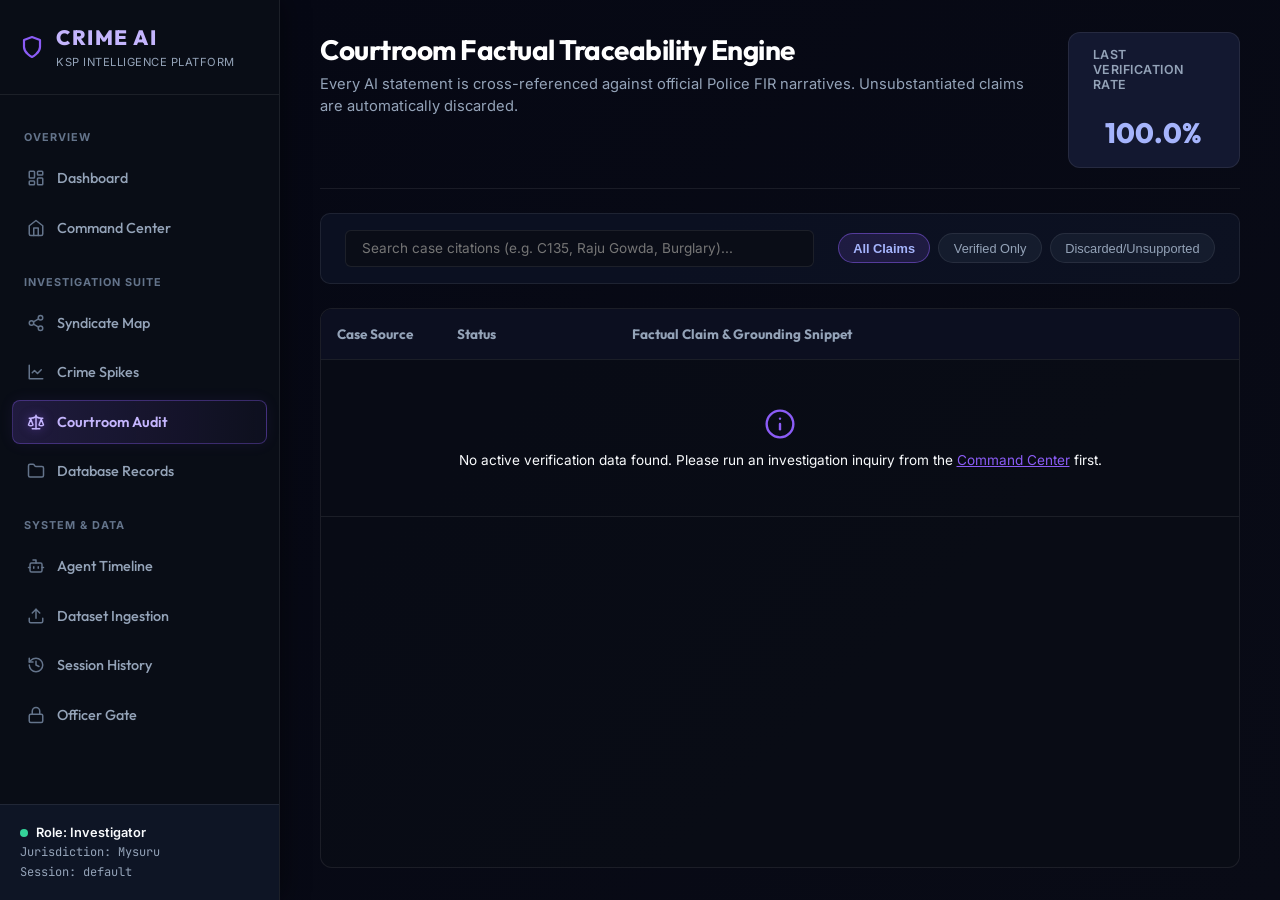
==== frontend/audit.html @ d9f1fe78 "Add project files and gitignore" ====
<!DOCTYPE html>
<html lang="en">
<head>
    <meta charset="UTF-8">
    <meta name="viewport" content="width=device-width, initial-scale=1.0">
    <title>KSP Crime AI — Courtroom Audit & Traceability</title>
    <link rel="preconnect" href="https://fonts.googleapis.com">
    <link rel="preconnect" href="https://fonts.gstatic.com" crossorigin>
    <link href="https://fonts.googleapis.com/css2?family=Inter:wght@300;400;500;600;700&family=JetBrains+Mono:wght@400;500;700&family=Outfit:wght@500;600;700;800&display=swap" rel="stylesheet">
    <link rel="stylesheet" href="style.css?v=20260719_9">
    <link rel="icon" type="image/svg+xml" href="favicon.svg">
</head>
<body>
    <div class="app-container">
        <!-- LEFT SIDEBAR NAVIGATION (Injected by nav.js) -->
        <aside id="sidebar-container" class="sidebar"></aside>

        <!-- Main Full-Screen Audit Page -->
        <main class="main-content">
            <header class="top-header">
                <div>
                    <h2 class="page-title">Courtroom Factual Traceability Engine</h2>
                    <p class="page-subtitle">Every AI statement is cross-referenced against official Police FIR narratives. Unsubstantiated claims are automatically discarded.</p>
                </div>
                <div class="header-stats">
                    <div class="stat-card py-3 px-4">
                        <span class="stat-label">Last Verification Rate</span>
                        <span class="stat-value text-cyan" id="audit-rate-val">100.0%</span>
                    </div>
                </div>
            </header>

            <!-- Filter Bar -->
            <div class="filter-bar">
                <input type="text" id="audit-search" placeholder="Search case citations (e.g. C135, Raju Gowda, Burglary)..." oninput="filterAuditTable()">
                <div class="filter-pills">
                    <button class="pill active" onclick="setAuditFilter('all', this)">All Claims</button>
                    <button class="pill" onclick="setAuditFilter('verified', this)">Verified Only</button>
                    <button class="pill" onclick="setAuditFilter('unsupported', this)">Discarded/Unsupported</button>
                </div>
            </div>

            <!-- Table -->
            <div class="audit-full-table-box">
                <table class="audit-table full-page-table" id="audit-main-table">
                    <thead>
                        <tr>
                            <th width="120">Case Source</th>
                            <th>Status</th>
                            <th>Factual Claim & Grounding Snippet</th>
                        </tr>
                    </thead>
                    <tbody id="audit-tbody">
                        <tr>
                            <td colspan="3" class="text-center" style="padding: 3rem;">
                                <div class="drop-icon flex-center mb-2"><svg width="32" height="32" viewBox="0 0 24 24" fill="none" stroke="var(--accent-cyan)" stroke-width="1.8" stroke-linecap="round" stroke-linejoin="round"><circle cx="12" cy="12" r="10"></circle><polyline points="12 6 12 12 16 14"></polyline></svg></div>
                                <p>Loading latest verification session from AI Core...</p>
                            </td>
                        </tr>
                    </tbody>
                </table>
            </div>
        </main>
    </div>

    <script src="nav.js"></script>
    <script src="script.js?v=20260719_13"></script>
    <script>
        // Load stored audit citations when page opens
        window.addEventListener('DOMContentLoaded', () => {
            loadAuditPageData();
        });
    </script>
</body>
</html>
---- frontend/style.css ----
/* ==========================================================================
   KSP CRIME AI — COMMAND CENTER DESIGN SYSTEM (Vanilla CSS)
   Aesthetics: Deep Obsidian/Cyber-Slate Dark Mode + Glassmorphism + Glows
   ========================================================================== */

:root {
    /* Color Palette - Veloquity Obsidian & Slate-Indigo Suite */
    --bg-primary: #060814;
    --bg-secondary: #090b16;
    --bg-card: #131830;
    --bg-glass: rgba(12, 15, 32, 0.85);
    --border-color: rgba(255, 255, 255, 0.08);
    --border-glow: rgba(139, 92, 246, 0.35);
    
    /* Accents - Veloquity Electric Violet & Royal Indigo */
    --accent-cyan: #8b5cf6;
    --accent-blue: #6366f1;
    --accent-indigo: #818cf8;
    
    /* Text Colors */
    --text-primary: #f8fafc;
    --text-secondary: #94a3b8;
    --text-muted: #64748b;
    
    /* Status Colors - Veloquity Micro-Accents */
    --status-low: #34d399;
    --status-medium: #fbbf24;
    --status-high: #f87171;
    
    /* Typography */
    --font-sans: 'Inter', -apple-system, BlinkMacSystemFont, sans-serif;
    --font-heading: 'Outfit', sans-serif;
    --font-mono: 'JetBrains Mono', monospace;
}

* {
    margin: 0;
    padding: 0;
    box-sizing: border-box;
}

body {
    background: linear-gradient(135deg, var(--bg-primary) 0%, var(--bg-secondary) 100%);
    color: var(--text-primary);
    font-family: var(--font-sans);
    min-height: 100vh;
    overflow-x: hidden;
}

/* App Container & Header */
.app-container {
    display: flex;
    flex-direction: column;
    height: 100vh;
}

.navbar {
    display: flex;
    justify-content: space-between;
    align-items: center;
    padding: 1rem 2rem;
    background: var(--bg-glass);
    backdrop-filter: blur(12px);
    border-bottom: 1px solid var(--border-color);
    box-shadow: 0 4px 20px rgba(0, 0, 0, 0.5);
    z-index: 10;
}

.brand {
    display: flex;
    align-items: center;
    gap: 1rem;
}

.brand-logo {
    font-size: 2rem;
    background: linear-gradient(135deg, #8b5cf6, #6366f1);
    -webkit-background-clip: text;
    -webkit-text-fill-color: transparent;
}

.brand-text h1 {
    font-family: var(--font-heading);
    font-size: 1.4rem;
    font-weight: 800;
    letter-spacing: 1px;
    background: linear-gradient(90deg, #fff, #94a3b8);
    -webkit-background-clip: text;
    -webkit-text-fill-color: transparent;
}

.subtitle {
    font-size: 0.75rem;
    color: #818cf8;
    letter-spacing: 0.5px;
    text-transform: uppercase;
}

.navbar-controls {
    display: flex;
    align-items: center;
    gap: 2rem;
}

.dataset-selector {
    display: flex;
    align-items: center;
    gap: 0.6rem;
    font-size: 0.85rem;
    color: var(--text-secondary);
}

#dataset-select {
    background: rgba(15, 23, 42, 0.9);
    color: var(--text-primary);
    border: 1px solid var(--border-color);
    padding: 0.4rem 0.8rem;
    border-radius: 6px;
    font-family: var(--font-sans);
    font-size: 0.85rem;
    cursor: pointer;
    outline: none;
    transition: border-color 0.2s;
}

#dataset-select:focus {
    border-color: var(--accent-cyan);
    box-shadow: 0 0 0 2px rgba(139, 92, 246, 0.15);
}

.status-indicator {
    display: flex;
    align-items: center;
    gap: 0.5rem;
    font-size: 0.85rem;
    font-weight: 500;
    background: rgba(16, 185, 129, 0.1);
    border: 1px solid rgba(16, 185, 129, 0.3);
    padding: 0.4rem 0.9rem;
    border-radius: 20px;
    color: var(--status-low);
}

.status-dot {
    width: 8px;
    height: 8px;
    background-color: var(--status-low);
    border-radius: 50%;
    animation: pulse 2s infinite;
}

@keyframes pulse {
    0% { transform: scale(0.95); opacity: 0.8; }
    50% { transform: scale(1.2); opacity: 1; }
    100% { transform: scale(0.95); opacity: 0.8; }
}

/* Workspace Layout */
.workspace {
    display: grid;
    grid-template-columns: 420px 1fr;
    flex: 1;
    overflow: hidden;
}

/* Left Panel: Chat */
.chat-panel {
    display: flex;
    flex-direction: column;
    background: var(--bg-card);
    border-right: 1px solid var(--border-color);
    overflow: hidden;
}

.panel-header {
    display: flex;
    justify-content: space-between;
    align-items: center;
    padding: 1rem 1.5rem;
    border-bottom: 1px solid var(--border-color);
}

.panel-header h2 {
    font-family: var(--font-heading);
    font-size: 1.1rem;
    font-weight: 600;
}

.badge {
    background: rgba(99, 102, 241, 0.15);
    border: 1px solid rgba(99, 102, 241, 0.4);
    color: #a5b4fc;
    font-size: 0.75rem;
    font-family: var(--font-mono);
    padding: 0.2rem 0.6rem;
    border-radius: 4px;
}

.chat-history {
    flex: 1;
    padding: 1.5rem;
    overflow-y: auto;
    display: flex;
    flex-direction: column;
    gap: 1.5rem;
}

.message {
    display: flex;
    gap: 1rem;
    animation: fadeIn 0.3s ease;
}

@keyframes fadeIn {
    from { opacity: 0; transform: translateY(10px); }
    to { opacity: 1; transform: translateY(0); }
}

.msg-avatar {
    width: 36px;
    height: 36px;
    border-radius: 8px;
    display: flex;
    align-items: center;
    justify-content: center;
    font-size: 1.2rem;
    flex-shrink: 0;
    background: rgba(30, 41, 59, 0.8);
    border: 1px solid var(--border-color);
}

.user-message {
    flex-direction: row-reverse;
}

.user-message .msg-avatar {
    background: linear-gradient(135deg, var(--accent-indigo), var(--accent-blue));
    border: none;
}

.msg-content {
    background: rgba(15, 23, 42, 0.6);
    border: 1px solid var(--border-color);
    padding: 1rem 1.2rem;
    border-radius: 12px;
    font-size: 0.9rem;
    line-height: 1.6;
    color: var(--text-primary);
    max-width: 85%;
}

.user-message .msg-content {
    background: rgba(99, 102, 241, 0.15);
    border-color: rgba(99, 102, 241, 0.3);
}

.msg-content h3 {
    font-family: var(--font-heading);
    font-size: 1rem;
    margin-bottom: 0.5rem;
    color: #a5b4fc;
}

.msg-content ul {
    margin-left: 1.2rem;
    margin-top: 0.5rem;
    margin-bottom: 0.5rem;
}

.msg-content li {
    margin-bottom: 0.3rem;
}

.msg-content strong {
    color: #fff;
    font-weight: 600;
}

/* Quick Prompts */
.quick-prompts {
    margin-top: 1.2rem;
    display: flex;
    flex-direction: column;
    gap: 0.5rem;
}

.quick-prompts span {
    font-size: 0.75rem;
    color: var(--text-muted);
    text-transform: uppercase;
}

.prompt-chip {
    background: rgba(30, 41, 59, 0.7);
    border: 1px solid var(--border-color);
    color: var(--text-secondary);
    padding: 0.5rem 0.8rem;
    border-radius: 6px;
    font-size: 0.8rem;
    text-align: left;
    cursor: pointer;
    transition: all 0.2s;
}

.prompt-chip:hover {
    background: rgba(139, 92, 246, 0.12);
    border-color: rgba(139, 92, 246, 0.5);
    color: #fff;
    transform: translateX(4px);
}

/* Chat Input Area */
.chat-input-area {
    padding: 1.2rem;
    background: rgba(15, 23, 42, 0.8);
    border-top: 1px solid var(--border-color);
}

.input-wrapper {
    display: flex;
    flex-direction: column;
    gap: 0.8rem;
}

#query-input {
    background: rgba(10, 14, 23, 0.9);
    border: 1px solid var(--border-color);
    color: var(--text-primary);
    padding: 0.8rem 1rem;
    border-radius: 8px;
    font-family: var(--font-sans);
    font-size: 0.9rem;
    resize: none;
    outline: none;
    transition: border-color 0.2s;
}

#query-input:focus {
    border-color: var(--accent-cyan);
    box-shadow: 0 0 0 2px rgba(139, 92, 246, 0.15);
}

#send-btn {
    display: flex;
    align-items: center;
    justify-content: center;
    gap: 0.6rem;
    background: linear-gradient(135deg, #8b5cf6, #6366f1);
    color: #fff;
    font-weight: 700;
    font-family: var(--font-heading);
    border: none;
    padding: 0.8rem;
    border-radius: 8px;
    cursor: pointer;
    transition: all 0.2s;
    box-shadow: 0 4px 14px rgba(139, 92, 246, 0.3);
}

#send-btn:hover {
    filter: brightness(1.1);
    box-shadow: 0 6px 20px rgba(139, 92, 246, 0.45);
    transform: translateY(-1px);
}

#send-btn:active {
    transform: translateY(0);
}

/* Right Panel: Intelligence Tabs */
.intel-panel {
    display: flex;
    flex-direction: column;
    background: var(--bg-glass);
    overflow: hidden;
}

.tabs-header {
    display: flex;
    background: rgba(10, 14, 23, 0.8);
    border-bottom: 1px solid var(--border-color);
    padding: 0 1.5rem;
    gap: 0.5rem;
}

.tab-btn {
    background: transparent;
    border: none;
    color: var(--text-secondary);
    font-family: var(--font-heading);
    font-size: 0.95rem;
    font-weight: 600;
    padding: 1rem 1.5rem;
    cursor: pointer;
    border-bottom: 2px solid transparent;
    transition: all 0.2s;
}

.tab-btn:hover {
    color: var(--text-primary);
}

.tab-btn.active {
    color: var(--accent-cyan);
    border-bottom-color: var(--accent-cyan);
    background: rgba(139, 92, 246, 0.06);
}

.tabs-content {
    flex: 1;
    overflow: hidden;
    position: relative;
}

.tab-pane {
    display: none;
    flex-direction: column;
    height: 100%;
    padding: 1.5rem;
}

.tab-pane.active {
    display: flex;
    animation: fadeIn 0.2s ease;
}

.pane-controls {
    display: flex;
    justify-content: space-between;
    align-items: center;
    margin-bottom: 1.2rem;
}

.pane-title {
    font-family: var(--font-heading);
    font-size: 1.1rem;
    font-weight: 600;
    color: var(--text-primary);
}

.legend {
    display: flex;
    gap: 1.2rem;
    font-size: 0.8rem;
    color: var(--text-secondary);
}

.legend-item {
    display: flex;
    align-items: center;
    gap: 0.4rem;
}

.dot {
    width: 10px;
    height: 10px;
    border-radius: 50%;
}

.dot.node-person { background-color: var(--accent-cyan); }
.dot.node-location { background-color: var(--accent-indigo); }

.graph-box {
    flex: 1;
    background: rgba(10, 14, 23, 0.6);
    border: 1px solid var(--border-color);
    border-radius: 12px;
    position: relative;
    overflow: hidden;
}

.empty-state {
    display: flex;
    flex-direction: column;
    align-items: center;
    justify-content: center;
    height: 100%;
    color: var(--text-muted);
    text-align: center;
    gap: 1rem;
}

.empty-state .icon {
    font-size: 3rem;
    opacity: 0.6;
}

/* Trends Tab */
.trends-wrapper {
    flex: 1;
    display: flex;
    flex-direction: column;
    gap: 1.5rem;
    overflow-y: auto;
}

.trend-alerts {
    display: grid;
    grid-template-columns: repeat(auto-fit, minmax(280px, 1fr));
    gap: 1rem;
}

.alert-card {
    background: #131830;
    border: 1px solid rgba(255, 255, 255, 0.08);
    padding: 1.2rem;
    border-radius: 12px;
}

.alert-card h4 {
    color: var(--status-high);
    font-family: var(--font-heading);
    margin-bottom: 0.4rem;
    display: flex;
    align-items: center;
    gap: 0.5rem;
}

.alert-card p {
    font-size: 0.85rem;
    color: var(--text-secondary);
    line-height: 1.5;
}

.chart-container {
    flex: 1;
    background: #0c0f20;
    border: 1px solid var(--border-color);
    border-radius: 12px;
    padding: 1.5rem;
    min-height: 350px;
    display: flex;
    align-items: center;
    justify-content: center;
}

/* Audit Tab */
.verify-badge {
    padding: 0.3rem 0.8rem;
    border-radius: 6px;
    font-size: 0.8rem;
    font-weight: 600;
    font-family: var(--font-mono);
}

.verify-badge.verified {
    background: rgba(16, 185, 129, 0.15);
    border: 1px solid #059669;
    color: var(--status-low);
}

.verify-badge.warning {
    background: rgba(245, 158, 11, 0.15);
    border: 1px solid rgba(245, 158, 11, 0.4);
    color: var(--status-medium);
}

.audit-wrapper {
    flex: 1;
    background: #0c0f20;
    border: 1px solid var(--border-color);
    border-radius: 12px;
    overflow-y: auto;
    padding: 1.5rem;
}

.audit-table {
    width: 100%;
    border-collapse: collapse;
    font-size: 0.85rem;
}

.audit-table th, .audit-table td {
    padding: 1rem;
    text-align: left;
    border-bottom: 1px solid var(--border-color);
}

.audit-table th {
    font-family: var(--font-heading);
    color: var(--text-secondary);
    background: rgba(19, 24, 48, 0.8);
}

.audit-table tr:hover {
    background: rgba(139, 92, 246, 0.06);
}

.cid-tag {
    font-family: var(--font-mono);
    color: #a5b4fc;
    font-weight: 600;
}

.snippet-box {
    background: #080b1a;
    border: 1px solid rgba(255, 255, 255, 0.05);
    padding: 0.6rem 0.8rem;
    border-radius: 6px;
    color: #cbd5e1;
    font-size: 0.82rem;
    margin-top: 0.4rem;
    font-style: italic;
}

/* ==========================================================================
   NAVIGATION LINKS & STANDALONE PAGE STYLES
   ========================================================================== */
.nav-links {
    display: flex;
    gap: 0.5rem;
    align-items: center;
}

.nav-item {
    color: var(--text-secondary);
    text-decoration: none;
    font-family: var(--font-heading);
    font-size: 0.85rem;
    font-weight: 600;
    padding: 0.5rem 1rem;
    border-radius: 6px;
    transition: all 0.2s ease;
    border: 1px solid transparent;
}

.nav-item:hover {
    color: var(--text-primary);
    background: rgba(30, 41, 59, 0.5);
}

.nav-item.active {
    color: var(--accent-cyan);
    background: rgba(139, 92, 246, 0.1);
    border-color: rgba(139, 92, 246, 0.35);
    box-shadow: 0 0 12px rgba(139, 92, 246, 0.15);
}

.page-container {
    flex: 1;
    display: flex;
    flex-direction: column;
    padding: 2rem 3rem;
    overflow-y: auto;
    gap: 1.5rem;
}

.page-header {
    display: flex;
    justify-content: space-between;
    align-items: flex-start;
    border-bottom: 1px solid var(--border-color);
    padding-bottom: 1.2rem;
}

.page-header h2 {
    font-family: var(--font-heading);
    font-size: 1.6rem;
    font-weight: 700;
    color: var(--text-primary);
    margin-bottom: 0.4rem;
}

.page-desc {
    color: var(--text-secondary);
    font-size: 0.9rem;
    max-width: 650px;
    line-height: 1.5;
}

.header-stats {
    display: flex;
    gap: 1.5rem;
}

.stat-card {
    background: rgba(15, 23, 42, 0.8);
    border: 1px solid var(--border-color);
    padding: 0.8rem 1.4rem;
    border-radius: 10px;
    display: flex;
    flex-direction: column;
    align-items: flex-end;
}

.stat-label {
    font-size: 0.75rem;
    color: var(--text-muted);
    text-transform: uppercase;
    font-weight: 600;
}

.stat-val {
    font-family: var(--font-mono);
    font-size: 1.3rem;
    font-weight: 700;
    color: #a5b4fc;
    margin-top: 0.2rem;
}

/* Filter Bar for Audit & Database pages */
.filter-bar {
    display: flex;
    justify-content: space-between;
    align-items: center;
    gap: 1.5rem;
    background: rgba(15, 23, 42, 0.6);
    padding: 1rem 1.5rem;
    border-radius: 10px;
    border: 1px solid var(--border-color);
}

#audit-search, #db-search {
    flex: 1;
    background: rgba(10, 14, 23, 0.9);
    border: 1px solid var(--border-color);
    color: var(--text-primary);
    padding: 0.6rem 1rem;
    border-radius: 6px;
    font-family: var(--font-sans);
    font-size: 0.85rem;
    outline: none;
    transition: border-color 0.2s;
}

#audit-search:focus, #db-search:focus {
    border-color: var(--accent-cyan);
    box-shadow: 0 0 0 2px rgba(139, 92, 246, 0.15);
}

.filter-pills {
    display: flex;
    gap: 0.5rem;
}

.pill {
    background: rgba(30, 41, 59, 0.5);
    border: 1px solid var(--border-color);
    color: var(--text-secondary);
    padding: 0.4rem 0.9rem;
    border-radius: 20px;
    font-size: 0.8rem;
    cursor: pointer;
    transition: all 0.2s;
}

.pill:hover {
    color: #fff;
    border-color: rgba(139, 92, 246, 0.6);
}

.pill.active {
    background: rgba(139, 92, 246, 0.15);
    border-color: rgba(139, 92, 246, 0.5);
    color: #a5b4fc;
    font-weight: 600;
}

.audit-full-table-box {
    flex: 1;
    background: rgba(10, 14, 23, 0.6);
    border: 1px solid var(--border-color);
    border-radius: 12px;
    overflow: auto;
}

.full-page-table {
    width: 100%;
}

.full-page-table th {
    position: sticky;
    top: 0;
    z-index: 5;
    background: #0c0f20;
}

/* Standalone Graph Page */
.graph-page {
    padding: 1.5rem;
    gap: 1rem;
}

.graph-top-bar {
    display: flex;
    justify-content: space-between;
    align-items: center;
    background: rgba(15, 23, 42, 0.8);
    padding: 0.8rem 1.5rem;
    border-radius: 10px;
    border: 1px solid var(--border-color);
}

.graph-actions {
    display: flex;
    gap: 0.8rem;
}

.action-btn {
    background: rgba(30, 41, 59, 0.7);
    border: 1px solid var(--border-color);
    color: var(--text-primary);
    padding: 0.4rem 0.9rem;
    border-radius: 6px;
    font-size: 0.8rem;
    cursor: pointer;
    transition: all 0.2s;
}

.action-btn:hover {
    background: rgba(139, 92, 246, 0.12);
    border-color: rgba(139, 92, 246, 0.5);
    color: #a5b4fc;
}

.full-screen-graph {
    flex: 1;
    background: rgba(10, 14, 23, 0.6);
    border: 1px solid var(--border-color);
    border-radius: 12px;
    min-height: 650px;
    position: relative;
}

.full-page-chart {
    min-height: 500px;
}

/* ==========================================================================
   UNIFIED SIDEBAR ARCHITECTURE & STANDARDIZED LAYOUT
   ========================================================================== */

.app-container {
    display: flex;
    flex-direction: row;
    height: 100vh;
    overflow: hidden;
    width: 100vw;
}

.sidebar {
    width: 280px;
    min-width: 280px;
    background: rgba(10, 14, 23, 0.98);
    border-right: 1px solid var(--border-color);
    display: flex;
    flex-direction: column;
    justify-content: space-between;
    z-index: 50;
    box-shadow: 4px 0 24px rgba(0, 0, 0, 0.4);
}

.sidebar-header {
    padding: 1.5rem 1.25rem;
    border-bottom: 1px solid var(--border-color);
}

.logo-box {
    display: flex;
    align-items: center;
    gap: 0.75rem;
}

.logo-icon {
    font-size: 1.8rem;
    display: flex;
    align-items: center;
}

.logo-title {
    font-family: var(--font-heading);
    font-size: 1.3rem;
    font-weight: 800;
    color: #c4b5fd;
    margin: 0;
    letter-spacing: 1.5px;
}

.logo-subtitle {
    font-size: 0.7rem;
    color: var(--text-secondary);
    text-transform: uppercase;
    letter-spacing: 0.5px;
}

.sidebar-nav {
    flex: 1;
    overflow-y: auto;
    padding: 1rem 0.75rem;
    display: flex;
    flex-direction: column;
    gap: 0.35rem;
}

.nav-section-label {
    font-size: 0.68rem;
    font-weight: 700;
    color: var(--text-muted);
    text-transform: uppercase;
    letter-spacing: 1px;
    margin-top: 1.2rem;
    margin-bottom: 0.4rem;
    padding-left: 0.75rem;
}

.sidebar-nav .nav-item {
    display: flex;
    align-items: center;
    gap: 0.75rem;
    padding: 0.75rem 0.85rem;
    border-radius: 8px;
    color: var(--text-secondary);
    text-decoration: none;
    font-size: 0.9rem;
    font-weight: 500;
    transition: all 0.2s cubic-bezier(0.4, 0, 0.2, 1);
    border: 1px solid transparent;
}

.sidebar-nav .nav-item svg {
    width: 18px;
    height: 18px;
    flex-shrink: 0;
    color: var(--text-muted);
    transition: color 0.2s;
}

.sidebar-nav .nav-item:hover {
    background: rgba(255, 255, 255, 0.04);
    color: var(--text-primary);
    border-color: rgba(255, 255, 255, 0.08);
}

.sidebar-nav .nav-item:hover svg {
    color: #a5b4fc;
}

.sidebar-nav .nav-item.active {
    background: linear-gradient(90deg, rgba(139, 92, 246, 0.18), rgba(139, 92, 246, 0.04));
    color: #c4b5fd;
    border-color: rgba(139, 92, 246, 0.35);
    font-weight: 600;
    box-shadow: 0 0 15px rgba(139, 92, 246, 0.08);
}

.sidebar-nav .nav-item.active svg {
    color: #c4b5fd;
    filter: drop-shadow(0 0 5px rgba(139, 92, 246, 0.5));
}

.sidebar-footer {
    padding: 1.25rem;
    border-top: 1px solid var(--border-color);
    background: rgba(15, 23, 42, 0.8);
    font-size: 0.8rem;
}

.user-status {
    display: flex;
    align-items: center;
    gap: 0.5rem;
    font-weight: 600;
    color: var(--text-primary);
}

.district-badge, .session-badge {
    color: var(--text-secondary);
    margin-top: 0.25rem;
    font-family: var(--font-mono);
    font-size: 0.75rem;
}

.main-content {
    flex: 1;
    overflow-y: auto;
    padding: 2rem 2.5rem;
    background: linear-gradient(135deg, var(--bg-primary) 0%, var(--bg-secondary) 100%);
    display: flex;
    flex-direction: column;
    gap: 1.5rem;
}

.top-header {
    display: flex;
    justify-content: space-between;
    align-items: flex-start;
    padding-bottom: 1.25rem;
    border-bottom: 1px solid var(--border-color);
    gap: 1.5rem;
}

.page-title {
    font-family: var(--font-heading);
    font-size: 1.75rem;
    font-weight: 700;
    color: #fff;
    margin: 0;
    letter-spacing: -0.5px;
}

.page-subtitle {
    color: var(--text-secondary);
    font-size: 0.92rem;
    margin-top: 0.35rem;
    line-height: 1.5;
}

/* ==========================================================================
   MISSING UI COMPONENTS: BUTTONS, PANELS, BADGES, TABLES & STATUS ALERTS
   ========================================================================== */

/* Buttons */
.btn {
    display: inline-flex;
    align-items: center;
    justify-content: center;
    gap: 0.5rem;
    padding: 0.65rem 1.25rem;
    border-radius: 8px;
    font-family: var(--font-heading);
    font-size: 0.88rem;
    font-weight: 600;
    cursor: pointer;
    text-decoration: none;
    transition: all 0.2s ease;
    border: 1px solid transparent;
}

.btn-primary {
    background: linear-gradient(135deg, #8b5cf6, #6366f1);
    color: #fff;
    font-weight: 700;
    box-shadow: 0 4px 15px rgba(139, 92, 246, 0.3);
}

.btn-primary:hover {
    filter: brightness(1.1);
    box-shadow: 0 6px 22px rgba(139, 92, 246, 0.45);
    transform: translateY(-1px);
}

.btn-secondary {
    background: rgba(30, 41, 59, 0.8);
    color: var(--text-primary);
    border-color: var(--border-color);
}

.btn-secondary:hover {
    background: rgba(51, 65, 85, 0.9);
    border-color: rgba(139, 92, 246, 0.5);
    color: #a5b4fc;
}

.btn-sm {
    padding: 0.4rem 0.8rem;
    font-size: 0.8rem;
    border-radius: 6px;
}

/* Panels / Cards */
.panel {
    background: var(--bg-card);
    border: 1px solid var(--border-color);
    border-radius: 12px;
    overflow: hidden;
    box-shadow: 0 8px 30px rgba(0, 0, 0, 0.3);
    backdrop-filter: blur(12px);
}

.panel-header {
    display: flex;
    justify-content: space-between;
    align-items: center;
    padding: 1.25rem 1.5rem;
    border-bottom: 1px solid var(--border-color);
    background: rgba(15, 23, 42, 0.6);
}

.panel-title {
    font-family: var(--font-heading);
    font-size: 1.15rem;
    font-weight: 600;
    color: #fff;
    margin: 0;
    display: flex;
    align-items: center;
    gap: 0.5rem;
}

.panel-subtitle {
    font-size: 0.85rem;
    color: var(--text-secondary);
    margin-top: 0.25rem;
}

.panel-body {
    padding: 1.5rem;
}

/* Badges */
.badge-success {
    background: rgba(16, 185, 129, 0.15);
    border: 1px solid rgba(16, 185, 129, 0.4);
    color: var(--status-low);
    font-family: var(--font-mono);
    font-weight: 600;
    padding: 0.25rem 0.65rem;
    border-radius: 6px;
    font-size: 0.75rem;
}

.badge-warning {
    background: rgba(245, 158, 11, 0.15);
    border: 1px solid rgba(245, 158, 11, 0.4);
    color: var(--status-medium);
    font-family: var(--font-mono);
    font-weight: 600;
    padding: 0.25rem 0.65rem;
    border-radius: 6px;
    font-size: 0.75rem;
}

.badge-danger {
    background: rgba(239, 68, 68, 0.15);
    border: 1px solid rgba(239, 68, 68, 0.4);
    color: var(--status-high);
    font-family: var(--font-mono);
    font-weight: 600;
    padding: 0.25rem 0.65rem;
    border-radius: 6px;
    font-size: 0.75rem;
}

/* Health List inside Dashboard */
.health-list {
    display: flex;
    flex-direction: column;
    gap: 0.85rem;
}

.health-item {
    display: flex;
    justify-content: space-between;
    align-items: center;
    padding: 0.85rem 1rem;
    background: rgba(15, 23, 42, 0.6);
    border: 1px solid var(--border-color);
    border-radius: 8px;
}

.health-label {
    font-size: 0.88rem;
    font-weight: 500;
    color: var(--text-primary);
}

/* Tables */
.table-responsive {
    width: 100%;
    overflow-x: auto;
}

.data-table {
    width: 100%;
    border-collapse: collapse;
    font-size: 0.88rem;
}

.data-table th, .data-table td {
    padding: 1rem 1.25rem;
    text-align: left;
    border-bottom: 1px solid var(--border-color);
}

.data-table th {
    font-family: var(--font-heading);
    color: var(--text-secondary);
    background: rgba(19, 24, 48, 0.8);
    font-weight: 600;
    text-transform: uppercase;
    font-size: 0.78rem;
    letter-spacing: 0.5px;
}

.data-table tr:hover td {
    background: rgba(139, 92, 246, 0.05);
}

/* Status Alerts & Dropzone */
.status-box {
    padding: 1rem 1.25rem;
    border-radius: 8px;
    font-size: 0.88rem;
    font-weight: 500;
    display: flex;
    align-items: center;
    gap: 0.75rem;
}

.status-box.info {
    background: rgba(56, 189, 248, 0.12);
    border: 1px solid rgba(56, 189, 248, 0.35);
    color: #38bdf8;
}

.status-box.success {
    background: rgba(16, 185, 129, 0.12);
    border: 1px solid rgba(16, 185, 129, 0.35);
    color: var(--status-low);
}

.status-box.error {
    background: rgba(239, 68, 68, 0.12);
    border: 1px solid rgba(239, 68, 68, 0.35);
    color: var(--status-high);
}

.hidden {
    display: none !important;
}

/* Dashboard Grid & Stat Cards */
.stats-grid {
    display: grid;
    grid-template-columns: repeat(auto-fit, minmax(240px, 1fr));
    gap: 1.25rem;
}

.stat-card {
    background: var(--bg-card);
    border: 1px solid var(--border-color);
    border-radius: 12px;
    padding: 1.5rem;
    display: flex;
    align-items: center;
    gap: 1.25rem;
    transition: transform 0.2s, border-color 0.2s;
}

.stat-card:hover {
    border-color: rgba(139, 92, 246, 0.4);
    transform: translateY(-2px);
}

.stat-icon {
    width: 52px;
    height: 52px;
    border-radius: 12px;
    background: rgba(139, 92, 246, 0.1);
    border: 1px solid rgba(139, 92, 246, 0.25);
    display: flex;
    align-items: center;
    justify-content: center;
    font-size: 1.6rem;
    color: var(--accent-cyan);
    flex-shrink: 0;
}

.stat-info {
    display: flex;
    flex-direction: column;
}

.stat-label {
    font-size: 0.78rem;
    color: var(--text-secondary);
    text-transform: uppercase;
    font-weight: 600;
    letter-spacing: 0.5px;
}

.stat-value {
    font-size: 1.75rem;
    font-weight: 800;
    font-family: var(--font-heading);
    margin: 0.2rem 0;
    color: #fff;
}

.stat-sub {
    font-size: 0.75rem;
    color: var(--text-muted);
}

.dashboard-grid {
    display: grid;
    grid-template-columns: 2fr 1fr;
    gap: 1.5rem;
}

@media (max-width: 1200px) {
    .dashboard-grid {
        grid-template-columns: 1fr;
    }
}

/* Utilities */
.text-danger { color: #f87171 !important; }
.text-success { color: #34d399 !important; }
.text-cyan { color: #a5b4fc !important; }
.text-secondary-val { color: var(--text-secondary) !important; }
.text-center { text-align: center !important; }
.flex-center { display: flex; align-items: center; justify-content: center; }
.mt-4 { margin-top: 1.5rem !important; }
.mt-3 { margin-top: 1rem !important; }
.mt-2 { margin-top: 0.5rem !important; }
.ml-2 { margin-left: 0.5rem !important; }
.w-100 { width: 100% !important; }
.py-3 { padding-top: 0.85rem !important; padding-bottom: 0.85rem !important; }
.px-5 { padding-left: 2rem !important; padding-right: 2rem !important; }

/* Forms & Timeline */
.login-form {
    max-width: 480px;
    margin: 0 auto;
    padding: 1.5rem 0;
}

.form-group {
    display: flex;
    flex-direction: column;
    gap: 0.5rem;
}

.form-group label {
    font-weight: 600;
    font-size: 0.9rem;
    color: var(--text-primary);
}

.form-select {
    background: rgba(15, 23, 42, 0.95);
    color: #fff;
    border: 1px solid var(--border-color);
    padding: 0.8rem 1rem;
    border-radius: 8px;
    font-size: 0.92rem;
    outline: none;
    transition: border-color 0.2s;
}

.form-select:focus {
    border-color: var(--accent-cyan);
    box-shadow: 0 0 0 2px rgba(139, 92, 246, 0.15);
}

.form-help {
    font-size: 0.78rem;
    color: var(--text-secondary);
    line-height: 1.4;
}

.dropzone {
    border: 2px dashed rgba(139, 92, 246, 0.35);
    border-radius: 12px;
    padding: 3.5rem 2rem;
    text-align: center;
    background: rgba(139, 92, 246, 0.03);
    cursor: pointer;
    transition: all 0.2s;
    display: block;
}

.dropzone:hover {
    background: rgba(139, 92, 246, 0.07);
    border-color: rgba(139, 92, 246, 0.6);
    box-shadow: 0 0 20px rgba(139, 92, 246, 0.1);
}

.drop-icon {
    font-size: 3rem;
    margin-bottom: 0.75rem;
    color: #a5b4fc;
}

.timeline-box {
    max-height: 550px;
    overflow-y: auto;
    padding-right: 0.5rem;
    display: flex;
    flex-direction: column;
    gap: 1rem;
}

.timeline-item {
    display: flex;
    gap: 1.25rem;
    padding: 1.25rem;
    background: #131830;
    border: 1px solid rgba(255, 255, 255, 0.07);
    border-radius: 10px;
    border-left: 3px solid #8b5cf6;
    transition: border-color 0.2s;
}

.timeline-item:hover {
    border-color: rgba(139, 92, 246, 0.4);
}

.timeline-time {
    font-family: var(--font-mono);
    font-size: 0.78rem;
    color: #a5b4fc;
    white-space: nowrap;
    min-width: 85px;
    font-weight: 600;
}

.timeline-content h4 {
    margin: 0 0 0.4rem 0;
    font-size: 1rem;
    color: #fff;
}

.timeline-content p {
    margin: 0;
    font-size: 0.88rem;
    color: var(--text-secondary);
    line-height: 1.5;
}

.agent-role-list {
    list-style: none;
    padding: 0;
    margin: 0;
    display: flex;
    flex-direction: column;
    gap: 0.75rem;
}

.agent-role-list li {
    padding: 0.85rem 1rem;
    background: rgba(255, 255, 255, 0.03);
    border: 1px solid var(--border-color);
    border-radius: 8px;
    font-size: 0.88rem;
    line-height: 1.5;
}

.diagnostic-log {
    background: #080b1a;
    color: #a5b4fc;
    font-family: var(--font-mono);
    font-size: 0.82rem;
    padding: 1.25rem;
    border-radius: 8px;
    max-height: 380px;
    overflow-y: auto;
    border: 1px solid rgba(255, 255, 255, 0.07);
    line-height: 1.6;
}

.badge-list {
    display: flex;
    flex-wrap: wrap;
    gap: 0.5rem;
}

/* ==========================================================================
   TRENDS & SPIKES EXECUTIVE OVERHAUL STYLES
   ========================================================================== */

.kpi-ribbon {
    display: grid;
    grid-template-columns: repeat(auto-fit, minmax(230px, 1fr));
    gap: 1.2rem;
    margin-bottom: 0.5rem;
}

.kpi-box {
    background: rgba(15, 23, 42, 0.85);
    border: 1px solid var(--border-color);
    padding: 1.2rem 1.4rem;
    border-radius: 12px;
    display: flex;
    flex-direction: column;
    position: relative;
    overflow: hidden;
    box-shadow: 0 4px 16px rgba(0, 0, 0, 0.25);
    transition: transform 0.2s ease, border-color 0.2s ease;
}

.kpi-box:hover {
    transform: translateY(-2px);
    border-color: rgba(139, 92, 246, 0.4);
}

.kpi-box.critical {
    border: 1px solid rgba(248, 113, 113, 0.35);
    background: #131830;
}

.kpi-box.warning {
    border: 1px solid rgba(251, 191, 36, 0.35);
    background: #131830;
}

.kpi-label {
    font-size: 0.75rem;
    color: var(--text-muted);
    text-transform: uppercase;
    font-weight: 700;
    letter-spacing: 0.5px;
}

.kpi-value {
    font-family: var(--font-mono);
    font-size: 1.7rem;
    font-weight: 800;
    color: #a5b4fc;
    margin: 0.4rem 0;
}

.kpi-value small {
    font-size: 0.85rem;
    font-weight: 500;
    color: var(--text-secondary);
}

.kpi-subtext {
    font-size: 0.8rem;
    color: var(--text-secondary);
    display: flex;
    align-items: center;
}

.kpi-dot {
    display: inline-block;
    width: 7px;
    height: 7px;
    border-radius: 50%;
    margin-right: 6px;
}

.kpi-dot.cyan { background: #8b5cf6; box-shadow: 0 0 6px rgba(139, 92, 246, 0.6); }
.kpi-dot.red { background: #f87171; box-shadow: 0 0 5px rgba(248, 113, 113, 0.5); }
.kpi-dot.amber { background: #fbbf24; box-shadow: 0 0 5px rgba(251, 191, 36, 0.5); }

.trends-dual-grid {
    display: grid;
    grid-template-columns: 2fr 1fr;
    gap: 1.5rem;
    min-height: 420px;
}

@media (max-width: 1100px) {
    .trends-dual-grid {
        grid-template-columns: 1fr;
    }
}

.chart-panel-box {
    background: rgba(15, 23, 42, 0.85);
    border: 1px solid var(--border-color);
    border-radius: 12px;
    padding: 1.4rem;
    display: flex;
    flex-direction: column;
    box-shadow: 0 4px 20px rgba(0, 0, 0, 0.3);
    height: 440px;
}

.canvas-wrapper {
    position: relative;
    width: 100%;
    height: 340px !important;
    min-height: 340px !important;
    display: block;
}

.canvas-wrapper canvas {
    width: 100% !important;
    height: 100% !important;
}

.doughnut-wrapper {
    height: 340px !important;
    min-height: 340px !important;
    display: flex;
    align-items: center;
    justify-content: center;
}

.badge-mini {
    display: inline-block;
    padding: 1px 6px;
    border-radius: 4px;
    font-size: 0.68rem;
    font-weight: 700;
    margin-left: 4px;
    vertical-align: middle;
}

.badge-mini.red {
    background: rgba(239, 68, 68, 0.2);
    border: 1px solid #ef4444;
    color: #fca5a5;
}

.dossier-card {
    background: #131830;
    border: 1px solid rgba(255, 255, 255, 0.08);
    border-radius: 12px;
    padding: 1.4rem;
    position: relative;
    overflow: hidden;
    transition: all 0.2s ease;
    box-shadow: 0 4px 16px rgba(0, 0, 0, 0.2);
}

.dossier-card:hover {
    transform: translateY(-3px);
    border-color: rgba(139, 92, 246, 0.4);
    box-shadow: 0 8px 24px rgba(0, 0, 0, 0.35);
}

.dossier-card.spike-active {
    border: 1px solid rgba(248, 113, 113, 0.3);
    background: #131830;
}

.dossier-card.baseline-stable {
    border: 1px solid rgba(52, 211, 153, 0.3);
    background: #131830;
}

.dossier-header {
    display: flex;
    justify-content: space-between;
    align-items: flex-start;
    margin-bottom: 1rem;
}

.dossier-title {
    font-family: var(--font-heading);
    font-size: 1.15rem;
    font-weight: 700;
    color: #f8fafc;
    margin: 0;
}

.dossier-location {
    font-size: 0.85rem;
    color: #94a3b8;
    font-weight: 500;
    margin-top: 2px;
}

.baseline-gauge {
    margin: 1.2rem 0;
    background: rgba(30, 41, 59, 0.6);
    padding: 0.9rem 1rem;
    border-radius: 8px;
    border: 1px solid rgba(255, 255, 255, 0.05);
}

.gauge-labels {
    display: flex;
    justify-content: space-between;
    font-size: 0.8rem;
    margin-bottom: 6px;
}

.gauge-bar-bg {
    width: 100%;
    height: 8px;
    background: rgba(15, 23, 42, 0.8);
    border-radius: 4px;
    overflow: hidden;
    position: relative;
}

.gauge-bar-fill {
    height: 100%;
    border-radius: 4px;
    transition: width 0.8s cubic-bezier(0.4, 0, 0.2, 1);
}

.mo-cluster-list {
    display: flex;
    flex-wrap: wrap;
    gap: 0.4rem;
    margin: 0.8rem 0;
}

.mo-pill {
    background: rgba(255, 255, 255, 0.06);
    border: 1px solid rgba(255, 255, 255, 0.12);
    color: #e2e8f0;
    padding: 0.3rem 0.7rem;
    border-radius: 6px;
    font-size: 0.78rem;
    font-family: var(--font-mono);
}

.tactical-footer {
    margin-top: 1.2rem;
    padding-top: 0.8rem;
    border-top: 1px dashed rgba(255, 255, 255, 0.1);
    font-size: 0.82rem;
    color: #94a3b8;
    display: flex;
    align-items: center;
    gap: 0.5rem;
}
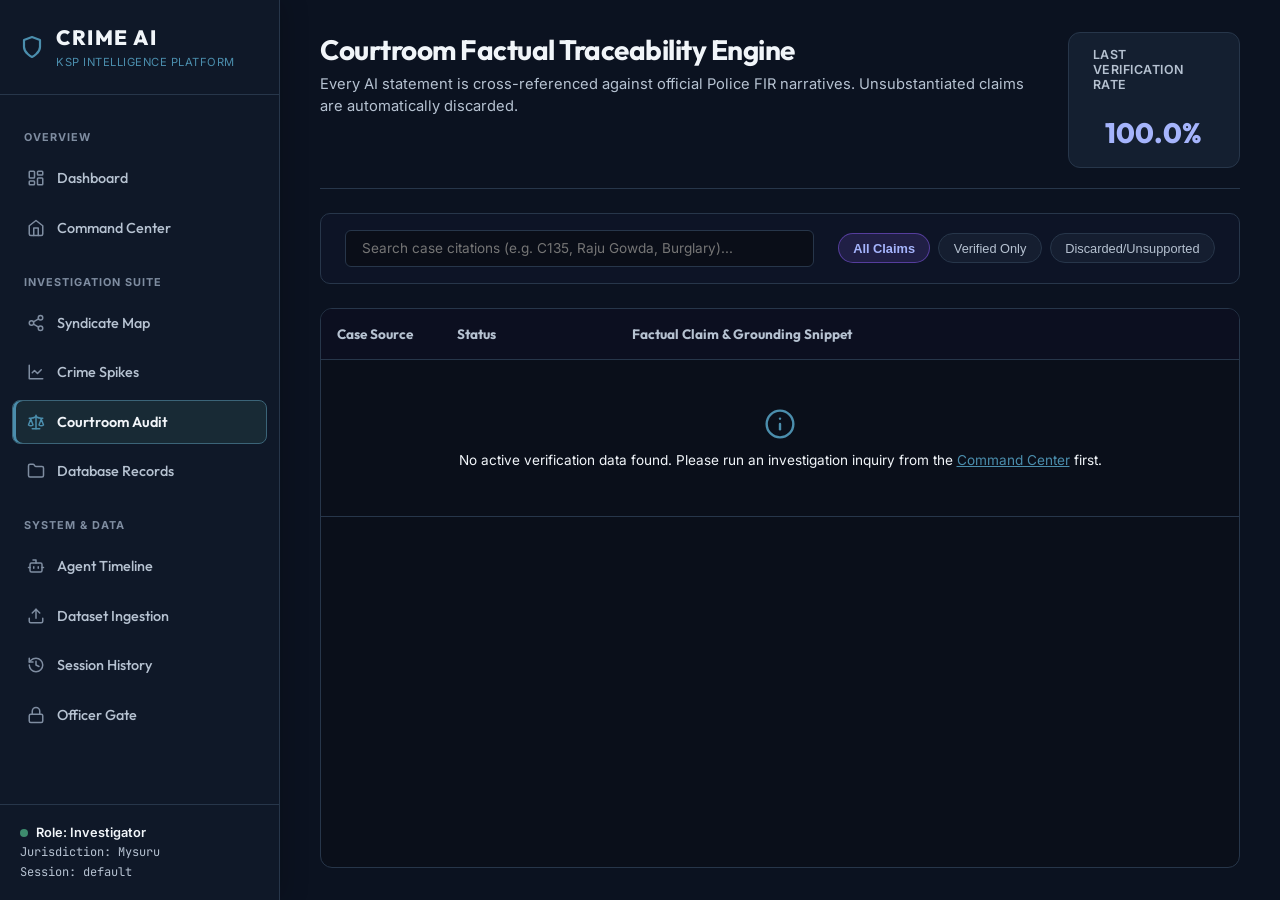
==== commit 2da1a3be: "Redesign frontend with institutional intelligence system" ====
--- a/frontend/audit.html
+++ b/frontend/audit.html
@@ -7,7 +7,7 @@
     <link rel="preconnect" href="https://fonts.googleapis.com">
     <link rel="preconnect" href="https://fonts.gstatic.com" crossorigin>
     <link href="https://fonts.googleapis.com/css2?family=Inter:wght@300;400;500;600;700&family=JetBrains+Mono:wght@400;500;700&family=Outfit:wght@500;600;700;800&display=swap" rel="stylesheet">
-    <link rel="stylesheet" href="style.css?v=20260719_9">
+    <link rel="stylesheet" href="style.css?v=20260826_institutional">
     <link rel="icon" type="image/svg+xml" href="favicon.svg">
 </head>
 <body>
--- a/frontend/style.css
+++ b/frontend/style.css
@@ -158,8 +158,10 @@
 /* Workspace Layout */
 .workspace {
     display: grid;
-    grid-template-columns: 420px 1fr;
+    grid-template-columns: var(--chat-panel-width, 420px) 6px minmax(0, 1fr);
     flex: 1;
+    min-width: 0;
+    width: 100%;
     overflow: hidden;
 }
 
@@ -168,9 +170,73 @@
     display: flex;
     flex-direction: column;
     background: var(--bg-card);
-    border-right: 1px solid var(--border-color);
     overflow: hidden;
-}
+    min-width: 280px;
+    width: 100%;
+}
+
+/* Drag-to-Resize Handle */
+.panel-resize-handle {
+    display: flex;
+    align-items: center;
+    justify-content: center;
+    width: 6px;
+    background: var(--border-color);
+    cursor: col-resize;
+    position: relative;
+    transition: background 0.2s ease;
+    flex-shrink: 0;
+    z-index: 10;
+}
+
+.panel-resize-handle:hover,
+.panel-resize-handle.dragging {
+    background: rgba(139, 92, 246, 0.5);
+}
+
+.panel-resize-handle:hover .resize-grip,
+.panel-resize-handle.dragging .resize-grip {
+    opacity: 1;
+}
+
+.resize-grip {
+    display: flex;
+    flex-direction: column;
+    gap: 3px;
+    opacity: 0.35;
+    transition: opacity 0.2s ease;
+    pointer-events: none;
+}
+
+.resize-grip::before,
+.resize-grip::after,
+.resize-grip {
+    content: '';
+}
+
+.panel-resize-handle .resize-grip {
+    width: 2px;
+    height: 32px;
+    background: repeating-linear-gradient(
+        to bottom,
+        rgba(139, 92, 246, 0.8) 0px,
+        rgba(139, 92, 246, 0.8) 3px,
+        transparent 3px,
+        transparent 6px
+    );
+    border-radius: 2px;
+}
+
+/* Right Panel: Intel */
+.intel-panel {
+    display: flex;
+    flex-direction: column;
+    background: var(--bg-glass);
+    overflow: hidden;
+    min-width: 0;
+    border-left: 1px solid var(--border-color);
+}
+
 
 .panel-header {
     display: flex;
@@ -368,19 +434,14 @@
 }
 
 /* Right Panel: Intelligence Tabs */
-.intel-panel {
-    display: flex;
-    flex-direction: column;
-    background: var(--bg-glass);
-    overflow: hidden;
-}
-
 .tabs-header {
     display: flex;
     background: rgba(10, 14, 23, 0.8);
     border-bottom: 1px solid var(--border-color);
-    padding: 0 1.5rem;
-    gap: 0.5rem;
+    padding: 0 1rem;
+    gap: 0.25rem;
+    overflow-x: auto;
+    flex-shrink: 0;
 }
 
 .tab-btn {
@@ -390,10 +451,11 @@
     font-family: var(--font-heading);
     font-size: 0.95rem;
     font-weight: 600;
-    padding: 1rem 1.5rem;
+    padding: 0.85rem 1.25rem;
     cursor: pointer;
     border-bottom: 2px solid transparent;
     transition: all 0.2s;
+    white-space: nowrap;
 }
 
 .tab-btn:hover {
@@ -410,13 +472,16 @@
     flex: 1;
     overflow: hidden;
     position: relative;
+    min-width: 0;
 }
 
 .tab-pane {
     display: none;
     flex-direction: column;
     height: 100%;
-    padding: 1.5rem;
+    padding: 1.25rem;
+    min-width: 0;
+    overflow: hidden;
 }
 
 .tab-pane.active {
@@ -428,20 +493,25 @@
     display: flex;
     justify-content: space-between;
     align-items: center;
-    margin-bottom: 1.2rem;
+    margin-bottom: 1rem;
+    flex-wrap: wrap;
+    gap: 0.6rem;
+    min-width: 0;
 }
 
 .pane-title {
     font-family: var(--font-heading);
-    font-size: 1.1rem;
+    font-size: 1.05rem;
     font-weight: 600;
     color: var(--text-primary);
+    white-space: nowrap;
 }
 
 .legend {
     display: flex;
-    gap: 1.2rem;
-    font-size: 0.8rem;
+    flex-wrap: wrap;
+    gap: 0.8rem;
+    font-size: 0.78rem;
     color: var(--text-secondary);
 }
 
@@ -449,7 +519,9 @@
     display: flex;
     align-items: center;
     gap: 0.4rem;
-}
+    white-space: nowrap;
+}
+
 
 .dot {
     width: 10px;
@@ -462,12 +534,111 @@
 
 .graph-box {
     flex: 1;
-    background: rgba(10, 14, 23, 0.6);
-    border: 1px solid var(--border-color);
+    background:
+        radial-gradient(ellipse at 20% 20%, rgba(139, 92, 246, 0.06) 0%, transparent 60%),
+        radial-gradient(ellipse at 80% 80%, rgba(99, 102, 241, 0.06) 0%, transparent 60%),
+        radial-gradient(ellipse at 50% 50%, rgba(6, 8, 20, 0.95) 0%, rgba(9, 11, 22, 1) 100%);
+    border: 1px solid rgba(139, 92, 246, 0.25);
     border-radius: 12px;
     position: relative;
     overflow: hidden;
-}
+    box-shadow:
+        0 0 0 1px rgba(139, 92, 246, 0.1),
+        inset 0 1px 0 rgba(255,255,255,0.04),
+        0 8px 32px rgba(0,0,0,0.5);
+}
+
+/* Animated dot-grid background */
+.graph-box::before {
+    content: '';
+    position: absolute;
+    inset: 0;
+    background-image: radial-gradient(circle, rgba(139, 92, 246, 0.18) 1px, transparent 1px);
+    background-size: 28px 28px;
+    pointer-events: none;
+    z-index: 0;
+    animation: gridDrift 30s linear infinite;
+}
+
+@keyframes gridDrift {
+    0%   { background-position: 0 0; }
+    100% { background-position: 28px 28px; }
+}
+
+/* Corner accent glows */
+.graph-box::after {
+    content: '';
+    position: absolute;
+    top: 0; left: 0;
+    width: 180px; height: 180px;
+    background: radial-gradient(circle at top left, rgba(139, 92, 246, 0.12), transparent 70%);
+    pointer-events: none;
+    z-index: 0;
+}
+
+/* Vis.js canvas sits above the decorative layers */
+.graph-box canvas,
+.graph-box > div {
+    position: relative;
+    z-index: 1;
+}
+
+/* Floating graph control bar */
+.graph-controls {
+    position: absolute;
+    bottom: 14px;
+    right: 14px;
+    display: flex;
+    gap: 6px;
+    z-index: 10;
+}
+
+.graph-ctrl-btn {
+    width: 32px;
+    height: 32px;
+    border-radius: 8px;
+    border: 1px solid rgba(139, 92, 246, 0.35);
+    background: rgba(12, 15, 32, 0.85);
+    backdrop-filter: blur(8px);
+    color: #a5b4fc;
+    font-size: 1rem;
+    cursor: pointer;
+    display: flex;
+    align-items: center;
+    justify-content: center;
+    transition: all 0.2s ease;
+}
+
+.graph-ctrl-btn:hover {
+    background: rgba(139, 92, 246, 0.2);
+    border-color: rgba(139, 92, 246, 0.6);
+    color: #c4b5fd;
+    box-shadow: 0 0 12px rgba(139, 92, 246, 0.3);
+}
+
+/* Graph stats overlay */
+.graph-stats-bar {
+    position: absolute;
+    top: 12px;
+    left: 12px;
+    display: flex;
+    gap: 8px;
+    z-index: 10;
+}
+
+.graph-stat-chip {
+    padding: 3px 10px;
+    border-radius: 20px;
+    font-size: 0.68rem;
+    font-family: var(--font-mono);
+    font-weight: 600;
+    letter-spacing: 0.04em;
+    backdrop-filter: blur(8px);
+    border: 1px solid rgba(139, 92, 246, 0.3);
+    background: rgba(12, 15, 32, 0.75);
+    color: #a5b4fc;
+}
+
 
 .empty-state {
     display: flex;
@@ -1705,3 +1876,371 @@
 }
 
 
+/* ==========================================================================
+   AGENT EXECUTION TELEMETRY BAR — Live Multi-Agent Pipeline Visualization
+   Renders dynamically inside the AI answer message bubble after each inquiry.
+   ========================================================================== */
+
+.agent-telemetry-bar {
+    margin-top: 1rem;
+    padding-top: 0.85rem;
+    border-top: 1px solid rgba(139, 92, 246, 0.2);
+    display: flex;
+    flex-direction: column;
+    gap: 0.55rem;
+    animation: telemetrySlideIn 0.4s ease forwards;
+}
+
+@keyframes telemetrySlideIn {
+    from { opacity: 0; transform: translateY(6px); }
+    to   { opacity: 1; transform: translateY(0); }
+}
+
+.agent-telemetry-label {
+    display: flex;
+    align-items: center;
+    gap: 0.45rem;
+    font-size: 0.7rem;
+    font-family: var(--font-mono);
+    font-weight: 600;
+    letter-spacing: 0.08em;
+    text-transform: uppercase;
+    color: var(--text-muted);
+}
+
+.agent-telemetry-label svg {
+    flex-shrink: 0;
+}
+
+.agent-telemetry-pills {
+    display: flex;
+    flex-wrap: wrap;
+    align-items: center;
+    gap: 0.4rem;
+}
+
+/* Individual Agent Pill */
+.agent-pill {
+    display: inline-flex;
+    align-items: center;
+    gap: 0.35rem;
+    padding: 0.28rem 0.7rem;
+    border-radius: 20px;
+    font-size: 0.72rem;
+    font-family: var(--font-mono);
+    font-weight: 600;
+    letter-spacing: 0.03em;
+    border: 1px solid transparent;
+    position: relative;
+    overflow: hidden;
+    white-space: nowrap;
+    transition: all 0.25s ease;
+    opacity: 0;
+    animation: pillFadeIn 0.35s ease forwards;
+}
+
+.agent-pill::before {
+    content: '';
+    position: absolute;
+    inset: 0;
+    background: linear-gradient(90deg, transparent 0%, rgba(255,255,255,0.04) 50%, transparent 100%);
+    opacity: 0;
+    transition: opacity 0.3s;
+}
+
+.agent-pill:hover::before {
+    opacity: 1;
+}
+
+.agent-pill-dot {
+    width: 5px;
+    height: 5px;
+    border-radius: 50%;
+    flex-shrink: 0;
+    animation: dotPulse 2s ease-in-out infinite;
+}
+
+@keyframes dotPulse {
+    0%, 100% { opacity: 1; transform: scale(1); }
+    50%       { opacity: 0.5; transform: scale(0.7); }
+}
+
+@keyframes pillFadeIn {
+    from { opacity: 0; transform: scale(0.88) translateX(-4px); }
+    to   { opacity: 1; transform: scale(1) translateX(0); }
+}
+
+/* Per-Agent Color Themes */
+.agent-pill.agent-planner {
+    background: rgba(139, 92, 246, 0.12);
+    border-color: rgba(139, 92, 246, 0.4);
+    color: #c4b5fd;
+}
+.agent-pill.agent-planner .agent-pill-dot { background: #a78bfa; }
+
+.agent-pill.agent-query {
+    background: rgba(99, 102, 241, 0.12);
+    border-color: rgba(99, 102, 241, 0.4);
+    color: #a5b4fc;
+}
+.agent-pill.agent-query .agent-pill-dot { background: #818cf8; }
+
+.agent-pill.agent-link {
+    background: rgba(34, 211, 238, 0.1);
+    border-color: rgba(34, 211, 238, 0.35);
+    color: #67e8f9;
+}
+.agent-pill.agent-link .agent-pill-dot { background: #22d3ee; }
+
+.agent-pill.agent-trend {
+    background: rgba(251, 191, 36, 0.1);
+    border-color: rgba(251, 191, 36, 0.35);
+    color: #fde68a;
+}
+.agent-pill.agent-trend .agent-pill-dot { background: #fbbf24; }
+
+.agent-pill.agent-risk {
+    background: rgba(248, 113, 113, 0.1);
+    border-color: rgba(248, 113, 113, 0.35);
+    color: #fca5a5;
+}
+.agent-pill.agent-risk .agent-pill-dot { background: #f87171; }
+
+.agent-pill.agent-verifier {
+    background: rgba(52, 211, 153, 0.1);
+    border-color: rgba(52, 211, 153, 0.35);
+    color: #6ee7b7;
+}
+.agent-pill.agent-verifier .agent-pill-dot {
+    background: #34d399;
+    animation: dotPulse 1.2s ease-in-out infinite;
+}
+
+/* Verification Rate Badge inside telemetry bar */
+.telemetry-verify-badge {
+    display: inline-flex;
+    align-items: center;
+    gap: 0.3rem;
+    padding: 0.28rem 0.65rem;
+    border-radius: 20px;
+    font-size: 0.7rem;
+    font-family: var(--font-mono);
+    font-weight: 700;
+    letter-spacing: 0.04em;
+    margin-left: auto;
+    flex-shrink: 0;
+    opacity: 0;
+    animation: pillFadeIn 0.5s ease 0.5s forwards;
+}
+
+.telemetry-verify-badge.rate-high {
+    background: rgba(52, 211, 153, 0.12);
+    border: 1px solid rgba(52, 211, 153, 0.4);
+    color: #34d399;
+}
+
+.telemetry-verify-badge.rate-medium {
+    background: rgba(251, 191, 36, 0.12);
+    border: 1px solid rgba(251, 191, 36, 0.4);
+    color: #fbbf24;
+}
+
+.telemetry-verify-badge.rate-low {
+    background: rgba(248, 113, 113, 0.12);
+    border: 1px solid rgba(248, 113, 113, 0.4);
+    color: #f87171;
+}
+
+/* Connector arrows between pills */
+.agent-pill-arrow {
+    color: rgba(148, 163, 184, 0.45);
+    font-size: 0.75rem;
+    font-family: var(--font-mono);
+    user-select: none;
+    flex-shrink: 0;
+}
+
+
+
+
+/* ============================================================================
+   INSTITUTIONAL INTELLIGENCE REFRESH
+   Visual-only layer. API contracts and existing component structure are unchanged.
+   ============================================================================ */
+:root {
+    --bg-primary: #0B1220;
+    --bg-secondary: #0F1828;
+    --bg-card: #141F30;
+    --bg-glass: rgba(20, 31, 48, 0.96);
+    --border-color: #27364A;
+    --border-glow: rgba(75, 142, 173, 0.24);
+    --accent-cyan: #4B8EAD;
+    --accent-blue: #3B82A0;
+    --accent-indigo: #4B8EAD;
+    --text-primary: #F1F5F9;
+    --text-secondary: #B6C2D1;
+    --text-muted: #7F8DA1;
+    --status-low: #3D8B6D;
+    --status-medium: #C98A32;
+    --status-high: #D64545;
+    --ai-purple: #7568A8;
+    --surface-elevated: #19263A;
+}
+
+body {
+    background: var(--bg-primary);
+    color: var(--text-primary);
+}
+
+.sidebar {
+    background: var(--bg-secondary);
+    box-shadow: 4px 0 24px rgba(0, 0, 0, 0.18);
+}
+
+.logo-title,
+.brand-text h1 {
+    color: var(--text-primary);
+    background: none;
+    -webkit-text-fill-color: initial;
+}
+
+.logo-subtitle,
+.subtitle {
+    color: var(--accent-cyan);
+}
+
+.sidebar-nav .nav-item:hover {
+    background: #1E2D43;
+    border-color: var(--border-color);
+}
+
+.sidebar-nav .nav-item:hover svg,
+.sidebar-nav .nav-item.active svg {
+    color: var(--accent-cyan);
+    filter: none;
+}
+
+.sidebar-nav .nav-item.active {
+    background: #182A35;
+    color: var(--text-primary);
+    border-color: #3B6478;
+    box-shadow: inset 3px 0 0 var(--accent-cyan);
+}
+
+.sidebar-footer,
+.panel-header,
+.health-item {
+    background: #0F1828;
+}
+
+.main-content,
+.intel-panel,
+.chat-panel {
+    background: var(--bg-primary);
+}
+
+.panel,
+.graph-box,
+.chat-history,
+.trends-wrapper,
+.audit-wrapper {
+    background: var(--bg-card);
+    border-color: var(--border-color);
+    box-shadow: 0 8px 30px rgba(0, 0, 0, 0.18);
+    backdrop-filter: none;
+}
+
+.panel-resize-handle {
+    background: var(--border-color);
+}
+
+.panel-resize-handle:hover,
+.panel-resize-handle.dragging {
+    background: var(--accent-cyan);
+}
+
+.panel-header h2,
+.panel-title,
+.page-title {
+    color: var(--text-primary);
+}
+
+.btn-primary,
+#send-btn {
+    background: var(--accent-blue);
+    border-color: #5FA2BA;
+    box-shadow: 0 4px 15px rgba(59, 130, 160, 0.18);
+}
+
+.btn-primary:hover,
+#send-btn:hover {
+    background: #4B8EAD;
+    box-shadow: 0 6px 22px rgba(75, 142, 173, 0.24);
+}
+
+.btn-secondary,
+.prompt-chip,
+.tab-btn {
+    background: var(--surface-elevated);
+    border-color: var(--border-color);
+    color: var(--text-secondary);
+}
+
+.btn-secondary:hover,
+.prompt-chip:hover,
+.tab-btn:hover {
+    background: #1E2D43;
+    border-color: var(--accent-cyan);
+    color: var(--text-primary);
+}
+
+.tab-btn.active {
+    color: var(--text-primary);
+    border-bottom-color: var(--accent-cyan);
+}
+
+.verify-badge.verified,
+.badge-success {
+    background: #172B24;
+    border-color: #3D8B6D;
+    color: #83C9A9;
+}
+
+.verify-badge.warning,
+.badge-warning {
+    background: #302717;
+    border-color: #C98A32;
+    color: #E4B66A;
+}
+
+.badge-danger {
+    background: #321B21;
+    border-color: #D64545;
+    color: #F08A8A;
+}
+
+/* Semantic graph legend colors: red danger, blue information, orange attention,
+   purple analysis, green verified. */
+.legend-item .dot {
+    box-shadow: none !important;
+}
+
+@media (max-width: 1279px) {
+    .sidebar { width: 228px; min-width: 228px; }
+    .main-content { padding: 1.5rem; }
+}
+
+@media (max-width: 767px) {
+    .app-container { display: block; overflow: auto; height: auto; min-height: 100vh; }
+    .sidebar { width: 100%; min-width: 0; height: auto; position: sticky; top: 0; }
+    .sidebar-nav { display: grid; grid-template-columns: repeat(4, minmax(0, 1fr)); overflow: hidden; padding: 0.5rem; }
+    .nav-section-label, .sidebar-footer { display: none; }
+    .sidebar-nav .nav-item { justify-content: center; padding: 0.6rem 0.3rem; font-size: 0.68rem; text-align: center; }
+    .sidebar-nav .nav-item svg { width: 16px; height: 16px; }
+    .workspace { display: flex; flex-direction: column; height: auto; overflow: visible; }
+    .chat-panel, .intel-panel { min-height: 560px; }
+    .panel-resize-handle { display: none; }
+    .tabs-header { position: sticky; top: 0; z-index: 2; overflow-x: auto; }
+    .legend { overflow-x: auto; white-space: nowrap; }
+    .main-content { padding: 1rem; }
+}
